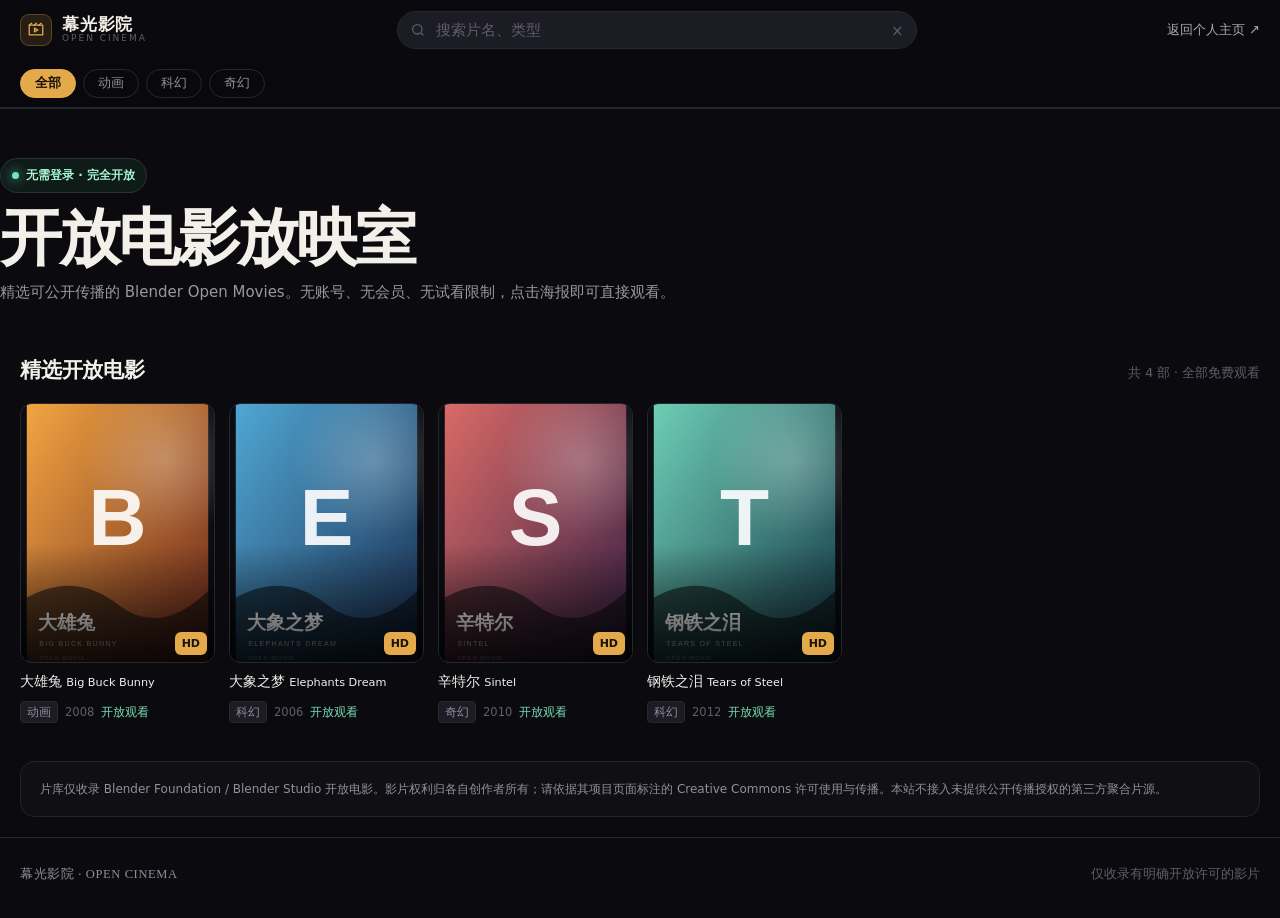
==== cinema/index.html @ 748f442d "Add open cinema with unrestricted public films" ====
<!doctype html>
<html lang="zh-CN">
<head>
<meta charset="utf-8">
<meta name="viewport" content="width=device-width,initial-scale=1,viewport-fit=cover">
<meta name="theme-color" content="#0b0b0f">
<title>幕光影院 — 开放电影放映室</title>
<meta name="description" content="免费、无需注册的开放电影放映室，收录可合法公开观看的 Blender Open Movies。">
<link rel="icon" type="image/svg+xml" href="favicon.svg">
<link rel="stylesheet" href="style.css?v=1">
<style>
  .open-badge{display:inline-flex;align-items:center;gap:7px;padding:7px 11px;border:1px solid rgba(255,255,255,.1);border-radius:999px;color:#a7f3d0;background:rgba(52,211,153,.08);font-size:12px;font-weight:700}.open-badge:before{content:"";width:7px;height:7px;border-radius:50%;background:#6ee7b7;box-shadow:0 0 12px #6ee7b7}
  .hero-cinema{padding:52px 0 22px}.hero-cinema h1{margin:12px 0 10px;font-size:clamp(32px,6vw,62px);letter-spacing:-.045em;line-height:1.05}.hero-cinema p{max-width:700px;margin:0;color:var(--muted,#999);font-size:15px;line-height:1.7}.back-home{color:#bbb;font-size:13px;text-decoration:none}.back-home:hover{color:#fff}.license-note{margin:38px 0 8px;padding:17px 19px;border:1px solid rgba(255,255,255,.08);border-radius:15px;background:rgba(255,255,255,.025);color:#8e919c;font-size:12px;line-height:1.7}.license-note a{color:#d8b46a}.thumb img{display:block!important;opacity:1!important}.c-sub{gap:7px}.free-tag{color:#78ddb2!important}.player-desc{padding:13px 18px 17px;color:#999;font-size:13px;line-height:1.65}.hd .hd-in{gap:18px}.hd-home{margin-left:auto;color:#aaa;font-size:13px;text-decoration:none}.hd-home:hover{color:#fff}
  @media(max-width:700px){.hd-home{display:none}.hero-cinema{padding-top:35px}.search{order:3;width:100%;max-width:none}.hd-in{flex-wrap:wrap;padding-bottom:12px}.grid{grid-template-columns:repeat(2,minmax(0,1fr))!important;gap:16px 10px!important}.c-name{font-size:14px!important}.c-name small{display:none}.c-sub{font-size:11px!important;flex-wrap:wrap}.thumb{border-radius:12px!important}}
</style>
</head>
<body>
<header class="hd" id="hd">
  <div class="wrap hd-in">
    <a class="brand" href="./" aria-label="影院首页">
      <span class="brand-mark" aria-hidden="true"><svg viewBox="0 0 24 24" fill="none" stroke="currentColor" stroke-width="1.7" stroke-linecap="round" stroke-linejoin="round"><path d="M3 5.5h18v13H3z"/><path d="m3 5.5 3.2-2.5M9.4 5.5 12.6 3M15.8 5.5 19 3"/><path d="M10 9.5v5l4.5-2.5z"/></svg></span>
      <span class="brand-txt"><b>幕光影院</b><i>OPEN CINEMA</i></span>
    </a>
    <form class="search" id="searchForm" role="search">
      <svg class="ico" viewBox="0 0 24 24" fill="none" stroke="currentColor" stroke-width="2"><circle cx="11" cy="11" r="7"/><path d="m20 20-3.5-3.5"/></svg>
      <input id="q" type="search" placeholder="搜索片名、类型" autocomplete="off" aria-label="搜索">
      <button type="button" class="clr" id="clr" aria-label="清空" hidden>×</button>
    </form>
    <a class="hd-home" href="../">返回个人主页 ↗</a>
  </div>
  <nav class="cats" aria-label="分类导航"><div class="cats-in" id="catsIn"></div></nav>
</header>

<section class="wrap hero-cinema">
  <span class="open-badge">无需登录 · 完全开放</span>
  <h1>开放电影放映室</h1>
  <p>精选可公开传播的 Blender Open Movies。无账号、无会员、无试看限制，点击海报即可直接观看。</p>
</section>
<main id="app" class="wrap" role="main"></main>
<footer class="ft"><div class="wrap ft-in"><span class="ft-brand">幕光影院 · OPEN CINEMA</span><span class="ft-note">仅收录有明确开放许可的影片</span></div></footer>

<div class="player-mask" id="pmask" hidden>
  <div class="player-box" role="dialog" aria-modal="true" aria-label="视频播放">
    <div class="player-hd"><h3 id="pTitle">—</h3><button class="pclose" id="pclose" aria-label="关闭播放器"><svg viewBox="0 0 24 24" fill="none" stroke="currentColor" stroke-width="2"><path d="M18 6 6 18M6 6l12 12"/></svg></button></div>
    <div class="player-video"><video id="video" controls playsinline preload="metadata"></video></div>
    <div class="player-desc" id="pDesc"></div>
  </div>
</div>
<script src="app.js?v=1"></script>
</body>
</html>
---- cinema/style.css ----
/* ============================================================
   幕光影院 · 设计系统
   深色影院质感：午夜黑底 + 琥珀金强调 + 胶片颗粒氛围
   ============================================================ */
:root{
  --bg:#0b0b0f;            /* 放映厅的暗 */
  --surface:#14141b;       /* 幕布面 */
  --surface-2:#1c1c25;     /* 悬浮层 */
  --line:#272730;          /* 发丝边框 */
  --ink:#f3f0ea;           /* 主文字（暖白） */
  --dim:#918d98;           /* 次文字 */
  --faint:#605d68;         /* 弱文字 */
  --accent:#e3a94a;        /* 琥珀金，唯一亮色 */
  --accent-2:#f0c877;      /* 高光金 */
  --accent-ink:#1a1206;    /* 金底上的字 */
  --accent-soft:rgba(227,169,74,.13);
  --radius:12px;
  --shadow:0 2px 8px rgba(0,0,0,.45),0 14px 36px rgba(0,0,0,.35);
  --hd-h:60px;
  --font-title:Georgia,"Songti SC","SimSun",serif;
  --pad-x:clamp(16px,4vw,20px);
}

*{box-sizing:border-box}
html{-webkit-text-size-adjust:100%}
body{
  margin:0;background:var(--bg);color:var(--ink);
  font:400 15px/1.6 -apple-system,BlinkMacSystemFont,"PingFang SC","Microsoft YaHei",system-ui,sans-serif;
  -webkit-font-smoothing:antialiased;
  padding-top:calc(var(--hd-h) + 46px);
  overflow-x:hidden;
}
a{color:inherit;text-decoration:none}
button,input{font:inherit;color:inherit}
img{display:block;max-width:100%}
.wrap{max-width:1560px;margin:0 auto;padding:0 var(--pad-x)}

/* ── 顶栏 ───────────────────────────── */
.hd{
  position:fixed;top:0;left:0;right:0;z-index:50;
  background:rgba(11,11,15,.86);backdrop-filter:saturate(160%) blur(14px);
  border-bottom:1px solid var(--line);
}
.hd-in{height:var(--hd-h);display:flex;align-items:center;gap:14px}
.brand{display:flex;align-items:center;gap:10px;flex-shrink:0}
.brand-mark{
  width:32px;height:32px;border-radius:9px;flex-shrink:0;
  display:grid;place-items:center;color:var(--accent);
  background:var(--accent-soft);border:1px solid color-mix(in srgb, var(--accent) 30%, transparent);
}
.brand-mark svg{width:18px;height:18px}
.brand-txt{display:flex;flex-direction:column;line-height:1.1}
.brand-txt b{font-family:var(--font-title);font-size:16.5px;font-weight:700;letter-spacing:.05em}
.brand-txt i{font-style:normal;font-size:9px;color:var(--faint);letter-spacing:.22em}

.search{flex:1;max-width:520px;margin-left:auto;position:relative;display:flex;align-items:center;min-width:0}
.search .ico{position:absolute;left:13px;width:16px;height:16px;color:var(--faint);pointer-events:none}
.search input{
  width:100%;height:38px;padding:0 36px 0 38px;
  background:var(--surface-2);border:1px solid var(--line);border-radius:19px;outline:none;
  transition:border-color .18s,background .18s;
}
.search input::placeholder{color:var(--faint)}
.search input:focus{border-color:var(--accent);background:var(--surface)}
.search input::-webkit-search-cancel-button{display:none}
.clr{
  position:absolute;right:8px;width:24px;height:24px;border:0;background:transparent;
  color:var(--faint);cursor:pointer;display:grid;place-items:center;border-radius:50%;
}
.clr:hover{color:var(--ink);background:var(--surface-2)}
.clr svg{width:14px;height:14px}

.menu-btn{
  display:none;width:38px;height:38px;border:1px solid var(--line);background:var(--surface-2);
  border-radius:10px;cursor:pointer;place-items:center;color:var(--dim);flex-shrink:0;
}
.menu-btn svg{width:18px;height:18px}

/* ── 会员按钮 ───────────────────────── */
.vip-btn{
  display:inline-flex;align-items:center;gap:6px;flex-shrink:0;
  height:36px;padding:0 14px;border-radius:18px;cursor:pointer;
  background:linear-gradient(135deg,var(--accent),var(--accent-2));
  border:1px solid transparent;color:var(--accent-ink);font-size:13px;font-weight:600;
  white-space:nowrap;transition:transform .18s,box-shadow .18s;
}
.vip-btn:hover{transform:translateY(-1px);box-shadow:0 6px 18px rgba(227,169,74,.28)}
.vip-btn svg{width:15px;height:15px}
.vip-btn.on{
  background:var(--accent-soft);border-color:color-mix(in srgb,var(--accent) 42%,transparent);
  color:var(--accent);
}

/* ── 分类条 ─────────────────────────── */
.cats{border-bottom:1px solid var(--line);background:rgba(11,11,15,.72)}
.cats-in{
  display:flex;gap:7px;overflow-x:auto;scrollbar-width:none;
  max-width:1560px;margin:0 auto;padding:9px var(--pad-x);
}
.cats-in::-webkit-scrollbar{display:none}
.cat{
  flex-shrink:0;height:29px;padding:0 14px;border-radius:15px;
  background:transparent;border:1px solid var(--line);color:var(--dim);
  font-size:13px;cursor:pointer;white-space:nowrap;
  transition:all .16s;
}
.cat:hover{color:var(--ink);border-color:var(--faint)}
.cat.on{background:var(--accent);border-color:var(--accent);color:var(--accent-ink);font-weight:600}

/* ── 游客试看提示条 ─────────────────── */
.trial-bar{
  display:flex;align-items:center;justify-content:space-between;gap:12px;flex-wrap:wrap;
  margin:20px 0 -4px;padding:11px 15px;border-radius:12px;
  background:var(--accent-soft);
  border:1px solid color-mix(in srgb,var(--accent) 26%,transparent);
  font-size:13px;color:var(--dim);
}
.trial-bar b{color:var(--accent);font-size:14px}
.trial-bar.end{border-color:color-mix(in srgb,var(--accent) 46%,transparent)}
.tb-open{
  height:32px;padding:0 15px;border-radius:16px;border:0;cursor:pointer;flex-shrink:0;
  background:linear-gradient(135deg,var(--accent),var(--accent-2));color:var(--accent-ink);
  font-size:12.5px;font-weight:600;white-space:nowrap;
}

/* ── 区块标题 ───────────────────────── */
.sec-hd{display:flex;align-items:baseline;gap:14px;margin:26px 0 16px;flex-wrap:wrap}
.sec-hd h2{margin:0;flex:1 1 auto;min-width:0;font-size:clamp(17px,4.4vw,21px);font-weight:700;letter-spacing:-.01em}
.sec-hd .meta{font-size:12.5px;color:var(--faint)}

/* ── 卡片网格 ───────────────────────── */
.grid{
  display:grid;gap:18px 14px;
  grid-template-columns:repeat(auto-fill,minmax(178px,1fr));
}
.card{cursor:pointer;display:flex;flex-direction:column;gap:9px;min-width:0}
.thumb{
  position:relative;aspect-ratio:3/4;border-radius:var(--radius);overflow:hidden;
  background:var(--surface-2);border:1px solid var(--line);
  transition:border-color .2s,transform .2s;
}
.card:hover .thumb{border-color:var(--accent);transform:translateY(-3px)}
.thumb img{
  width:100%;height:100%;object-fit:cover;
  opacity:0;transition:opacity .35s;
}
.thumb img.in{opacity:1}
.thumb::after{
  content:"";position:absolute;inset:auto 0 0 0;height:46%;
  background:linear-gradient(transparent,rgba(0,0,0,.78));pointer-events:none;
}
.badge{
  position:absolute;z-index:2;font-size:11px;font-weight:600;
  padding:3px 7px;border-radius:6px;backdrop-filter:blur(6px);
}
.badge-tag{top:7px;left:7px;background:rgba(0,0,0,.6);color:#fff;letter-spacing:.02em}
.badge-hd{bottom:7px;right:7px;background:var(--accent);color:var(--accent-ink)}
.play-hint{
  position:absolute;inset:0;z-index:1;display:grid;place-items:center;
  opacity:0;transition:opacity .2s;background:rgba(0,0,0,.35);
}
.card:hover .play-hint{opacity:1}
.play-hint span{
  width:46px;height:46px;border-radius:50%;background:var(--accent);
  display:grid;place-items:center;box-shadow:0 4px 16px rgba(0,0,0,.5);
}
.play-hint svg{width:19px;height:19px;color:var(--accent-ink);margin-left:2px}
.c-name{
  font-size:13.5px;line-height:1.42;font-weight:500;
  display:-webkit-box;-webkit-line-clamp:2;-webkit-box-orient:vertical;overflow:hidden;
  overflow-wrap:break-word;
}
.c-sub{display:flex;align-items:center;gap:7px;font-size:11.5px;color:var(--faint);min-width:0}
.c-cat{
  color:var(--dim);background:var(--surface-2);border:1px solid var(--line);
  padding:1px 6px;border-radius:4px;max-width:110px;overflow:hidden;
  text-overflow:ellipsis;white-space:nowrap;
}

/* ── 骨架屏 ─────────────────────────── */
.sk{aspect-ratio:3/4;border-radius:var(--radius);background:var(--surface-2);position:relative;overflow:hidden}
.sk::after{
  content:"";position:absolute;inset:0;transform:translateX(-100%);
  background:linear-gradient(90deg,transparent,rgba(255,255,255,.045),transparent);
  animation:sh 1.3s infinite;
}
@keyframes sh{to{transform:translateX(100%)}}

/* ── 加载更多 / 状态 ─────────────────── */
.more{display:grid;place-items:center;padding:34px 0 46px}
.more button{
  height:40px;padding:0 30px;border-radius:20px;cursor:pointer;
  background:var(--surface-2);border:1px solid var(--line);color:var(--dim);
  transition:all .18s;font-size:14px;
}
.more button:hover{border-color:var(--accent);color:var(--accent)}
.state{padding:64px 20px;text-align:center;color:var(--faint)}
.state svg{width:38px;height:38px;margin-bottom:12px;opacity:.5}
.state p{margin:0 0 6px;font-size:15px;color:var(--dim)}
.state small{font-size:12.5px}

/* ── 播放器 ─────────────────────────── */
.player-mask{
  position:fixed;inset:0;z-index:100;background:rgba(0,0,0,.9);
  backdrop-filter:blur(8px);display:grid;place-items:center;padding:20px;
}
.player-mask[hidden]{display:none}
.player-box{
  width:100%;max-width:1080px;background:var(--surface);
  border:1px solid var(--line);border-radius:16px;overflow:hidden;box-shadow:var(--shadow);
}
.player-hd{display:flex;align-items:center;gap:14px;padding:13px 17px;border-bottom:1px solid var(--line)}
.player-hd h3{
  margin:0;font-size:15px;font-weight:600;flex:1;
  overflow:hidden;text-overflow:ellipsis;white-space:nowrap;
}
.pclose{
  width:30px;height:30px;border:0;background:var(--surface-2);border-radius:8px;
  cursor:pointer;color:var(--dim);display:grid;place-items:center;flex-shrink:0;
}
.pclose:hover{color:var(--ink);background:var(--line)}
.pclose svg{width:15px;height:15px}
.player-video{background:#000;aspect-ratio:16/9;position:relative}
.player-video video{width:100%;height:100%;display:block}
.pfall{
  position:absolute;inset:0;display:flex;flex-direction:column;
  align-items:center;justify-content:center;gap:9px;padding:24px;
  background:rgba(11,11,15,.94);text-align:center;
}
.pfall[hidden]{display:none}
.pfall svg{width:38px;height:38px;color:var(--faint);margin-bottom:2px}
.pfall p{margin:0;font-size:15px;color:var(--ink);font-weight:500}
.pfall small{font-size:12.5px;color:var(--dim);max-width:340px;line-height:1.55}
.pf-btns{display:flex;gap:9px;flex-wrap:wrap;justify-content:center;margin-top:7px}
.pfall a,.pfall button{
  height:34px;padding:0 18px;border-radius:17px;cursor:pointer;
  display:inline-flex;align-items:center;font-size:13px;
  border:1px solid var(--line);color:var(--dim);background:transparent;transition:all .16s;
}
.pfall a:hover,.pfall button:hover{border-color:var(--accent);color:var(--accent)}
.pfall button{border-color:var(--accent);color:var(--accent)}
.pfall button[hidden]{display:none}
.eps{
  display:flex;flex-wrap:wrap;gap:7px;padding:13px 17px;
  max-height:132px;overflow-y:auto;
}
.eps:empty{display:none}
.ep{
  height:29px;padding:0 13px;border-radius:8px;cursor:pointer;font-size:12.5px;
  background:var(--surface-2);border:1px solid var(--line);color:var(--dim);transition:all .16s;
}
.ep:hover{color:var(--ink);border-color:var(--faint)}
.ep.on{background:var(--accent);border-color:var(--accent);color:var(--accent-ink)}

/* ── 会员浮层 ───────────────────────── */
.vip-mask{
  position:fixed;inset:0;z-index:200;background:rgba(0,0,0,.86);
  backdrop-filter:blur(8px);display:grid;place-items:center;
  padding:20px;overflow-y:auto;
}
.vip-mask[hidden]{display:none}
.vip-box{
  position:relative;width:100%;max-width:460px;background:var(--surface);
  border:1px solid var(--line);border-radius:18px;box-shadow:var(--shadow);
  padding:26px 22px 22px;text-align:center;
  background-image:radial-gradient(120% 60% at 50% 0%,rgba(227,169,74,.10),transparent 70%);
}
.vip-close{
  position:absolute;top:12px;right:12px;width:30px;height:30px;border:0;
  background:var(--surface-2);border-radius:8px;cursor:pointer;color:var(--dim);
  display:grid;place-items:center;
}
.vip-close:hover{color:var(--ink);background:var(--line)}
.vip-close svg{width:15px;height:15px}
.vip-crown{
  width:46px;height:46px;margin:0 auto 10px;border-radius:14px;
  display:grid;place-items:center;color:var(--accent);
  background:var(--accent-soft);border:1px solid color-mix(in srgb,var(--accent) 32%,transparent);
}
.vip-crown svg{width:24px;height:24px}
.vip-box h3{margin:0 0 8px;font-size:clamp(17px,4.6vw,20px);font-weight:700;letter-spacing:.01em}
.vip-tip{margin:0 0 18px;font-size:13px;color:var(--dim);line-height:1.6}

.plans{display:grid;grid-template-columns:repeat(3,1fr);gap:9px;margin-bottom:20px}
.plan{
  position:relative;padding:14px 6px 12px;border-radius:12px;
  background:var(--surface-2);border:1px solid var(--line);
}
.plan:nth-child(3){border-color:color-mix(in srgb,var(--accent) 45%,transparent);background:var(--accent-soft)}
.plan-tag{
  position:absolute;top:-9px;left:50%;transform:translateX(-50%);
  background:var(--accent);color:var(--accent-ink);font-size:10.5px;font-weight:700;
  padding:2px 8px;border-radius:9px;white-space:nowrap;
}
.plan-name{font-size:13px;color:var(--dim);margin-bottom:6px}
.plan-price{font-size:clamp(19px,5.4vw,23px);font-weight:700;color:var(--accent);line-height:1.1}
.plan-price i{font-style:normal;font-size:12.5px;margin-right:1px}
.plan-days{font-size:11px;color:var(--faint);margin-top:5px}

.redeem{text-align:left}
.redeem label{display:block;font-size:12.5px;color:var(--dim);margin-bottom:8px}
.redeem-row{display:flex;gap:8px}
.redeem-row input{
  flex:1;min-width:0;height:40px;padding:0 13px;border-radius:10px;
  background:var(--surface-2);border:1px solid var(--line);outline:none;
  font-size:13.5px;letter-spacing:.03em;transition:border-color .18s;
}
.redeem-row input:focus{border-color:var(--accent)}
.redeem-row button{
  flex-shrink:0;height:40px;padding:0 18px;border-radius:10px;cursor:pointer;border:0;
  background:linear-gradient(135deg,var(--accent),var(--accent-2));
  color:var(--accent-ink);font-size:13.5px;font-weight:600;transition:opacity .18s;
}
.redeem-row button:disabled{opacity:.6;cursor:default}
.redeem-msg{min-height:17px;margin:9px 0 0;font-size:12.5px;color:var(--faint)}
.redeem-msg.bad{color:#e2685f}
.redeem-msg.good{color:#5fbf7a}

.buy-note{
  margin-top:16px;padding-top:15px;border-top:1px solid var(--line);
  text-align:left;font-size:12.5px;color:var(--dim);
}
.buy-note b{color:var(--ink);font-size:13px;display:block;margin-bottom:5px}
.buy-note p{margin:0;line-height:1.65}

/* ── 页脚 ───────────────────────────── */
.ft{border-top:1px solid var(--line);margin-top:20px;padding:26px 0 34px}
.ft-in{display:flex;justify-content:space-between;gap:14px;flex-wrap:wrap;font-size:12.5px}
.ft-brand{color:var(--dim);letter-spacing:.05em;font-family:var(--font-title)}
.ft-note{color:var(--faint)}

/* ── 响应式 ─────────────────────────── */
@media (max-width:900px){
  .brand-txt i{display:none}
  .vip-btn{padding:0 11px;font-size:12.5px}
  .vip-btn svg{width:14px;height:14px}
  .grid{grid-template-columns:repeat(auto-fill,minmax(140px,1fr));gap:15px 11px}
}
@media (max-width:640px){
  .menu-btn{display:grid}
  .cats{display:none}
  .cats.open{display:block}
  .sec-hd{flex-direction:column;align-items:flex-start;gap:5px}
  .sec-hd h2{width:100%}
  .hd-in{gap:9px}
  .brand-txt b{font-size:15px}
  .vip-btn span{display:none}
  .vip-btn{padding:0 11px}
  .vip-btn svg{width:17px;height:17px}
  .grid{grid-template-columns:repeat(auto-fill,minmax(106px,1fr));gap:13px 9px}
  .c-name{font-size:12.5px}
  .player-mask{padding:0}
  .player-box{max-width:100%;height:100%;border-radius:0;border:0;display:flex;flex-direction:column;justify-content:center}
  .player-video{aspect-ratio:auto;flex:0 0 auto}
  .eps{flex:1;max-height:none}
  .vip-mask{padding:14px;align-items:flex-start}
  .vip-box{padding:24px 16px 18px;margin:auto 0}
  .plan-days{font-size:10px}
}
@media (prefers-reduced-motion:reduce){
  *{animation:none!important;transition:none!important}
}

/* ── 账号体系 ───────────────────────── */
.vip-box{max-width:472px;max-height:min(88vh,880px);overflow-y:auto;-webkit-overflow-scrolling:touch}
.vip-box::-webkit-scrollbar{width:5px}
.vip-box::-webkit-scrollbar-thumb{background:var(--line);border-radius:3px}

.plan{
  display:flex;flex-direction:column;align-items:center;
  font-family:inherit;color:inherit;cursor:pointer;text-align:center;
  transition:transform .15s,border-color .15s,background .15s;
}
.plan:hover{transform:translateY(-1px);border-color:color-mix(in srgb,var(--accent) 55%,transparent)}
.plan.on{border-color:var(--accent);background:var(--accent-soft);box-shadow:inset 0 0 0 1px var(--accent)}
.plan.on .plan-name{color:var(--ink);font-weight:600}

.acc-tabs{display:flex;gap:6px;background:var(--surface-2);border:1px solid var(--line);padding:5px;border-radius:11px;margin:4px 0 16px}
.acc-tab{
  flex:1;padding:9px 0;border:0;border-radius:8px;background:transparent;
  color:var(--dim);font-family:inherit;font-size:13.5px;cursor:pointer;
}
.acc-tab.on{background:var(--accent);color:var(--accent-ink);font-weight:600}

.acc-form{display:flex;flex-direction:column;gap:8px;text-align:left}
.acc-form label{font-size:12.5px;color:var(--dim);margin-top:2px}
.acc-form input{
  width:100%;padding:11px 13px;border-radius:10px;border:1px solid var(--line);
  background:var(--bg);color:var(--ink);font-family:inherit;font-size:14px;
}
.acc-form input::placeholder{color:var(--faint)}
.acc-form input:focus{outline:0;border-color:var(--accent)}
.acc-submit{
  margin-top:8px;padding:12px;border:0;border-radius:10px;width:100%;
  background:var(--accent);color:var(--accent-ink);font-family:inherit;font-size:14.5px;
  font-weight:700;cursor:pointer;transition:transform .15s,box-shadow .15s;
}
.acc-submit:hover{transform:translateY(-1px);box-shadow:0 6px 18px rgba(227,169,74,.28)}
.acc-submit:disabled{opacity:.62;cursor:default;transform:none;box-shadow:none}

.acc-top{display:flex;align-items:center;gap:10px;padding-bottom:13px;margin-bottom:16px;border-bottom:1px solid var(--line)}
.acc-who{flex:1;min-width:0;font-size:13px;color:var(--dim);text-align:left;overflow:hidden;text-overflow:ellipsis;white-space:nowrap}
.acc-who b{color:var(--ink);font-weight:600}
.acc-link{background:none;border:0;color:var(--faint);font-family:inherit;font-size:12.5px;cursor:pointer;padding:4px 0;flex-shrink:0}
.acc-link:hover{color:var(--accent)}

.mem-card{
  border:1px solid var(--line);border-radius:var(--radius);background:var(--surface-2);
  padding:14px 16px;text-align:left;margin-bottom:20px;
}
.mem-card.on{border-color:color-mix(in srgb,var(--accent) 46%,transparent);background:var(--accent-soft)}
.mem-card h4{margin:0 0 5px;font-size:14.5px;font-weight:700}
.mem-card p{margin:0;font-size:12.5px;color:var(--dim);line-height:1.6}

.acc-sec{text-align:left;margin-top:22px}
.acc-sec h4{margin:0 0 11px;font-size:13px;font-weight:600;color:var(--dim);letter-spacing:.02em}
.acc-sec .plans{margin-bottom:14px}

.pay-box{border:1px solid var(--line);border-radius:var(--radius);padding:15px 14px 14px;text-align:center;background:var(--surface-2)}
.pay-qr{width:min(238px,68vw);display:block;margin:0 auto 12px;border-radius:10px}
.pay-amt{margin:0 0 8px;font-size:13px;color:var(--dim)}
.pay-amt i{font-style:normal}
.pay-amt b{color:var(--accent);font-size:20px;font-weight:700;margin-left:2px}
.pay-hint{margin:0 0 13px;font-size:12px;line-height:1.65;color:var(--faint)}

.rec-list{list-style:none;margin:0;padding:0}
.rec-list li{display:flex;justify-content:space-between;gap:12px;padding:9px 0;border-bottom:1px solid var(--line);font-size:12.5px;color:var(--dim)}
.rec-list li:last-child{border-bottom:0}
.rec-list li span:last-child{color:var(--faint);flex-shrink:0}
.rec-empty{margin:0;font-size:12.5px;color:var(--faint)}
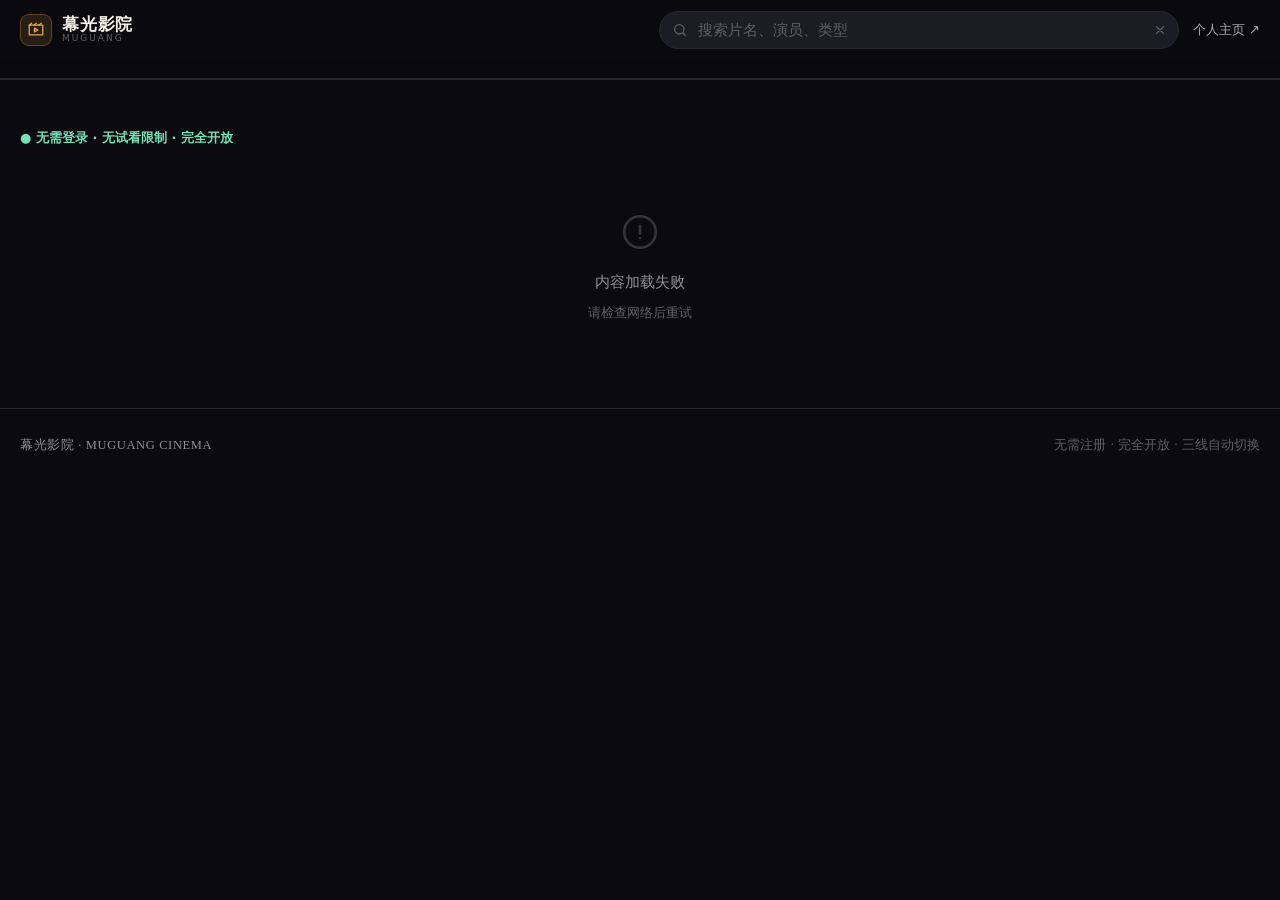
==== commit 8b0ad3d1: "Restore authorized full cinema catalog without access gates" ====
--- a/cinema/index.html
+++ b/cinema/index.html
@@ -4,48 +4,83 @@
 <meta charset="utf-8">
 <meta name="viewport" content="width=device-width,initial-scale=1,viewport-fit=cover">
 <meta name="theme-color" content="#0b0b0f">
-<title>幕光影院 — 开放电影放映室</title>
-<meta name="description" content="免费、无需注册的开放电影放映室，收录可合法公开观看的 Blender Open Movies。">
+<title>幕光影院 — 在线影视</title>
+<meta name="description" content="幕光影院 · 无需注册，完全开放浏览与观看">
 <link rel="icon" type="image/svg+xml" href="favicon.svg">
-<link rel="stylesheet" href="style.css?v=1">
-<style>
-  .open-badge{display:inline-flex;align-items:center;gap:7px;padding:7px 11px;border:1px solid rgba(255,255,255,.1);border-radius:999px;color:#a7f3d0;background:rgba(52,211,153,.08);font-size:12px;font-weight:700}.open-badge:before{content:"";width:7px;height:7px;border-radius:50%;background:#6ee7b7;box-shadow:0 0 12px #6ee7b7}
-  .hero-cinema{padding:52px 0 22px}.hero-cinema h1{margin:12px 0 10px;font-size:clamp(32px,6vw,62px);letter-spacing:-.045em;line-height:1.05}.hero-cinema p{max-width:700px;margin:0;color:var(--muted,#999);font-size:15px;line-height:1.7}.back-home{color:#bbb;font-size:13px;text-decoration:none}.back-home:hover{color:#fff}.license-note{margin:38px 0 8px;padding:17px 19px;border:1px solid rgba(255,255,255,.08);border-radius:15px;background:rgba(255,255,255,.025);color:#8e919c;font-size:12px;line-height:1.7}.license-note a{color:#d8b46a}.thumb img{display:block!important;opacity:1!important}.c-sub{gap:7px}.free-tag{color:#78ddb2!important}.player-desc{padding:13px 18px 17px;color:#999;font-size:13px;line-height:1.65}.hd .hd-in{gap:18px}.hd-home{margin-left:auto;color:#aaa;font-size:13px;text-decoration:none}.hd-home:hover{color:#fff}
-  @media(max-width:700px){.hd-home{display:none}.hero-cinema{padding-top:35px}.search{order:3;width:100%;max-width:none}.hd-in{flex-wrap:wrap;padding-bottom:12px}.grid{grid-template-columns:repeat(2,minmax(0,1fr))!important;gap:16px 10px!important}.c-name{font-size:14px!important}.c-name small{display:none}.c-sub{font-size:11px!important;flex-wrap:wrap}.thumb{border-radius:12px!important}}
-</style>
+<link rel="stylesheet" href="style.css?v=2">
 </head>
 <body>
+
 <header class="hd" id="hd">
   <div class="wrap hd-in">
-    <a class="brand" href="./" aria-label="影院首页">
-      <span class="brand-mark" aria-hidden="true"><svg viewBox="0 0 24 24" fill="none" stroke="currentColor" stroke-width="1.7" stroke-linecap="round" stroke-linejoin="round"><path d="M3 5.5h18v13H3z"/><path d="m3 5.5 3.2-2.5M9.4 5.5 12.6 3M15.8 5.5 19 3"/><path d="M10 9.5v5l4.5-2.5z"/></svg></span>
-      <span class="brand-txt"><b>幕光影院</b><i>OPEN CINEMA</i></span>
+    <a class="brand" href="#/" aria-label="回到首页">
+      <span class="brand-mark" aria-hidden="true">
+        <svg viewBox="0 0 24 24" fill="none" stroke="currentColor" stroke-width="1.7" stroke-linecap="round" stroke-linejoin="round">
+          <path d="M3 5.5h18v13H3z"/><path d="m3 5.5 3.2-2.5M9.4 5.5 12.6 3M15.8 5.5 19 3"/>
+          <path d="M10 9.5v5l4.5-2.5z"/>
+        </svg>
+      </span>
+      <span class="brand-txt"><b>幕光影院</b><i>MUGUANG</i></span>
     </a>
+
     <form class="search" id="searchForm" role="search">
-      <svg class="ico" viewBox="0 0 24 24" fill="none" stroke="currentColor" stroke-width="2"><circle cx="11" cy="11" r="7"/><path d="m20 20-3.5-3.5"/></svg>
-      <input id="q" type="search" placeholder="搜索片名、类型" autocomplete="off" aria-label="搜索">
-      <button type="button" class="clr" id="clr" aria-label="清空" hidden>×</button>
+      <svg class="ico" viewBox="0 0 24 24" fill="none" stroke="currentColor" stroke-width="2" stroke-linecap="round" aria-hidden="true">
+        <circle cx="11" cy="11" r="7"/><path d="m20 20-3.5-3.5"/>
+      </svg>
+      <input id="q" type="search" placeholder="搜索片名、演员、类型" autocomplete="off" aria-label="搜索">
+      <button type="button" class="clr" id="clr" aria-label="清空" hidden>
+        <svg viewBox="0 0 24 24" fill="none" stroke="currentColor" stroke-width="2" stroke-linecap="round"><path d="M18 6 6 18M6 6l12 12"/></svg>
+      </button>
     </form>
-    <a class="hd-home" href="../">返回个人主页 ↗</a>
+    <a href="../" style="color:#aaa;font-size:13px;text-decoration:none;white-space:nowrap">个人主页 ↗</a>
+
+
+    <button class="menu-btn" id="menuBtn" aria-label="打开分类" aria-expanded="false">
+      <svg viewBox="0 0 24 24" fill="none" stroke="currentColor" stroke-width="2" stroke-linecap="round"><path d="M3 6h18M3 12h18M3 18h18"/></svg>
+    </button>
   </div>
-  <nav class="cats" aria-label="分类导航"><div class="cats-in" id="catsIn"></div></nav>
+
+  <nav class="cats" id="cats" aria-label="分类导航"><div class="cats-in" id="catsIn"></div></nav>
 </header>
 
-<section class="wrap hero-cinema">
-  <span class="open-badge">无需登录 · 完全开放</span>
-  <h1>开放电影放映室</h1>
-  <p>精选可公开传播的 Blender Open Movies。无账号、无会员、无试看限制，点击海报即可直接观看。</p>
-</section>
+<div class="wrap" style="padding-top:22px;color:#74e0b5;font-size:13px;font-weight:700">● 无需登录 · 无试看限制 · 完全开放</div>
 <main id="app" class="wrap" role="main"></main>
-<footer class="ft"><div class="wrap ft-in"><span class="ft-brand">幕光影院 · OPEN CINEMA</span><span class="ft-note">仅收录有明确开放许可的影片</span></div></footer>
 
+<footer class="ft">
+  <div class="wrap ft-in">
+    <span class="ft-brand">幕光影院 · MUGUANG CINEMA</span>
+    <span class="ft-note">无需注册 · 完全开放 · 三线自动切换</span>
+  </div>
+</footer>
+
+<!-- 播放器浮层 -->
 <div class="player-mask" id="pmask" hidden>
   <div class="player-box" role="dialog" aria-modal="true" aria-label="视频播放">
-    <div class="player-hd"><h3 id="pTitle">—</h3><button class="pclose" id="pclose" aria-label="关闭播放器"><svg viewBox="0 0 24 24" fill="none" stroke="currentColor" stroke-width="2"><path d="M18 6 6 18M6 6l12 12"/></svg></button></div>
-    <div class="player-video"><video id="video" controls playsinline preload="metadata"></video></div>
-    <div class="player-desc" id="pDesc"></div>
+    <div class="player-hd">
+      <h3 id="pTitle">—</h3>
+      <button class="pclose" id="pclose" aria-label="关闭播放器">
+        <svg viewBox="0 0 24 24" fill="none" stroke="currentColor" stroke-width="2" stroke-linecap="round"><path d="M18 6 6 18M6 6l12 12"/></svg>
+      </button>
+    </div>
+    <div class="player-video">
+      <video id="video" controls playsinline preload="none"></video>
+      <div class="pfall" id="pfall" hidden>
+        <svg viewBox="0 0 24 24" fill="none" stroke="currentColor" stroke-width="1.5" stroke-linecap="round">
+          <circle cx="12" cy="12" r="10"/><path d="M12 8v5M12 16h.01"/>
+        </svg>
+        <p id="pfWhy">这条线路暂时打不开</p>
+        <small id="pfTip">片源服务器的问题，换一集或换一部试试</small>
+        <div class="pf-btns">
+          <button id="pfSwitch" type="button" hidden>换条线路</button>
+          <a id="pfLink" href="#" target="_blank" rel="noopener">用外部播放器打开</a>
+        </div>
+      </div>
+    </div>
+    <div class="eps" id="eps"></div>
   </div>
 </div>
-<script src="app.js?v=1"></script>
+
+<script src="hls.min.js"></script>
+<script src="app.js?v=2"></script>
 </body>
 </html>
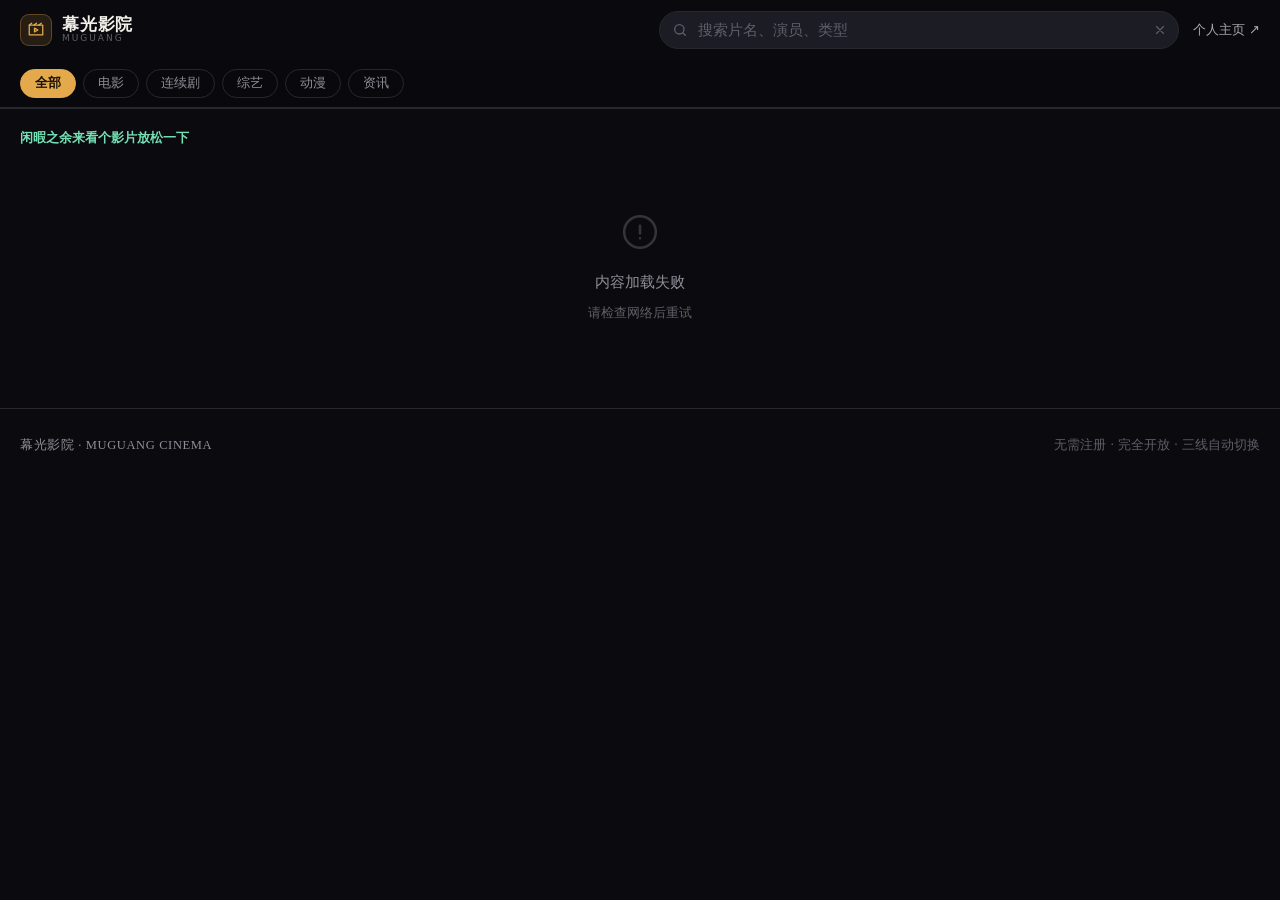
==== commit 281f2bf3: "Update cinema welcome message" ====
--- a/cinema/index.html
+++ b/cinema/index.html
@@ -43,7 +43,7 @@
   <nav class="cats" id="cats" aria-label="分类导航"><div class="cats-in" id="catsIn"></div></nav>
 </header>
 
-<div class="wrap" style="padding-top:22px;color:#74e0b5;font-size:13px;font-weight:700">● 无需登录 · 无试看限制 · 完全开放</div>
+<div class="wrap" style="padding-top:22px;color:#74e0b5;font-size:13px;font-weight:700">闲暇之余来看个影片放松一下</div>
 <main id="app" class="wrap" role="main"></main>
 
 <footer class="ft">
